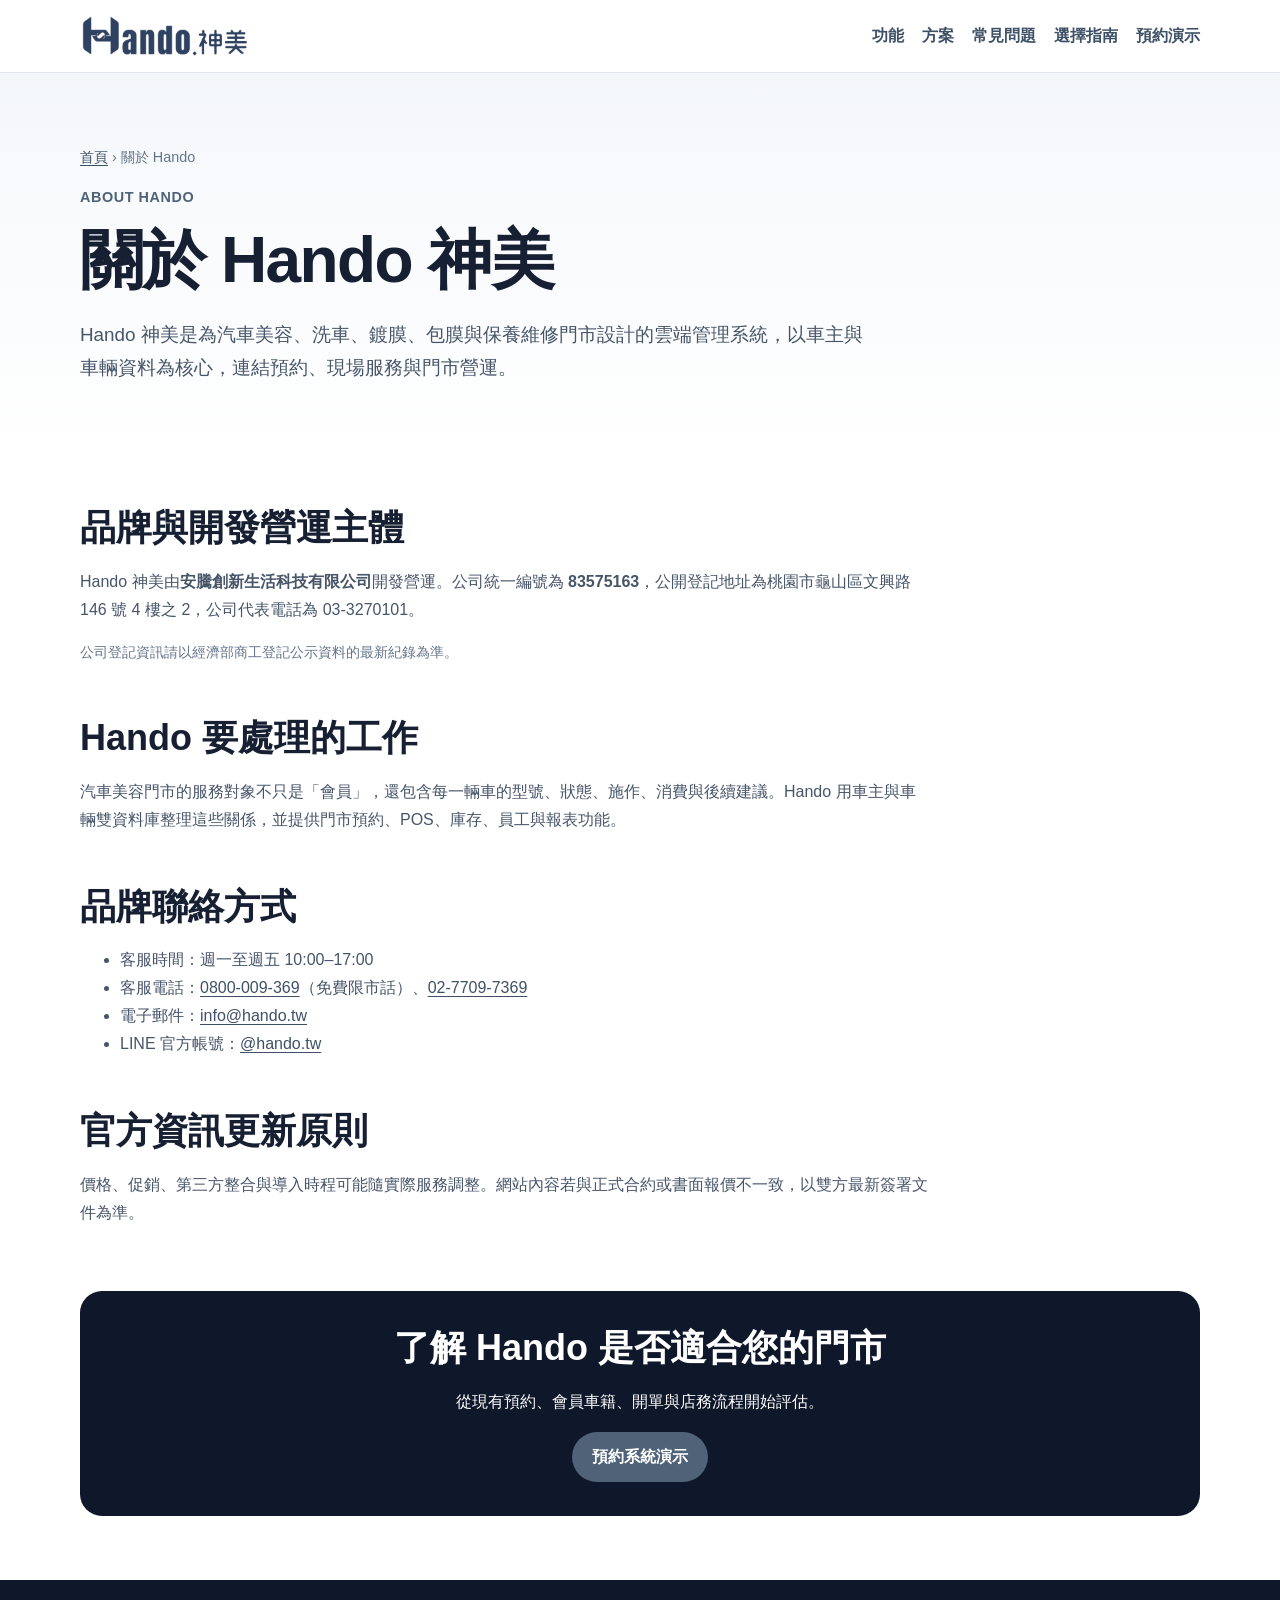
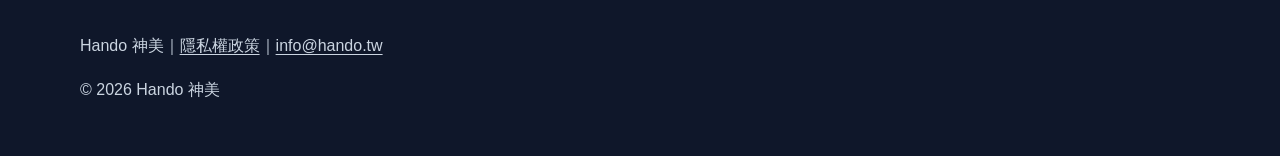
==== about/index.html @ a3b4ba5e "feat: optimize Hando SEO, AIO and performance Add crawlable product pages, consistent structured dat" ====
<!doctype html><html lang="zh-Hant-TW"><head>
<meta charset="utf-8"><meta name="viewport" content="width=device-width,initial-scale=1"><title>關於 Hando 神美｜安騰創新生活科技有限公司</title>
<meta name="description" content="Hando 神美是安騰創新生活科技有限公司開發營運的汽車美容管理系統。查看品牌定位、營運主體、聯絡方式與公開資訊。">
<meta name="robots" content="index,follow,max-snippet:-1"><link rel="canonical" href="https://hando.tw/about/"><link rel="stylesheet" href="/seo.css"><link rel="icon" href="/favicon.ico">
<meta property="og:title" content="關於 Hando 神美"><meta property="og:description" content="安騰創新生活科技有限公司開發營運的汽車美容管理系統。"><meta property="og:url" content="https://hando.tw/about/"><meta property="og:type" content="website">
<script type="application/ld+json">{"@context":"https://schema.org","@graph":[{"@type":"AboutPage","name":"關於 Hando 神美","url":"https://hando.tw/about/","dateModified":"2026-07-19","inLanguage":"zh-Hant-TW","about":{"@id":"https://hando.tw/#brand"}},{"@type":"Organization","@id":"https://hando.tw/#organization","name":"安騰創新生活科技有限公司","taxID":"83575163","url":"https://www.aleip.com/","telephone":"+886-3-3270101","address":{"@type":"PostalAddress","streetAddress":"文興路146號4樓之2","addressLocality":"龜山區","addressRegion":"桃園市","addressCountry":"TW"}},{"@type":"Brand","@id":"https://hando.tw/#brand","name":"Hando 神美","url":"https://hando.tw/","parentOrganization":{"@id":"https://hando.tw/#organization"},"sameAs":["https://page.line.me/hando.tw"]}]}</script>
</head><body>
<header class="site-header"><nav class="container nav" aria-label="主要導覽"><a href="/"><img src="/hando-logo-header.png" width="180" height="48" alt="Hando 神美"></a><div class="nav-links"><a href="/features/">功能</a><a href="/pricing/">方案</a><a href="/faq/">常見問題</a><a href="/guides/auto-detailing-management-system/">選擇指南</a><a href="/#contact">預約演示</a></div></nav></header>
<main><section class="hero"><div class="container"><div class="breadcrumbs"><a href="/">首頁</a> › 關於 Hando</div><p class="eyebrow">ABOUT HANDO</p><h1>關於 Hando 神美</h1><p class="lead">Hando 神美是為汽車美容、洗車、鍍膜、包膜與保養維修門市設計的雲端管理系統，以車主與車輛資料為核心，連結預約、現場服務與門市營運。</p></div></section>
<div class="container"><article><h2>品牌與開發營運主體</h2><p>Hando 神美由<strong>安騰創新生活科技有限公司</strong>開發營運。公司統一編號為 <strong>83575163</strong>，公開登記地址為桃園市龜山區文興路 146 號 4 樓之 2，公司代表電話為 03-3270101。</p><p class="meta">公司登記資訊請以經濟部商工登記公示資料的最新紀錄為準。</p>
<h2>Hando 要處理的工作</h2><p>汽車美容門市的服務對象不只是「會員」，還包含每一輛車的型號、狀態、施作、消費與後續建議。Hando 用車主與車輛雙資料庫整理這些關係，並提供門市預約、POS、庫存、員工與報表功能。</p>
<h2>品牌聯絡方式</h2><ul><li>客服時間：週一至週五 10:00–17:00</li><li>客服電話：<a href="tel:0800009369">0800-009-369</a>（免費限市話）、<a href="tel:0277097369">02-7709-7369</a></li><li>電子郵件：<a href="mailto:info@hando.tw">info@hando.tw</a></li><li>LINE 官方帳號：<a href="https://page.line.me/hando.tw">@hando.tw</a></li></ul>
<h2>官方資訊更新原則</h2><p>價格、促銷、第三方整合與導入時程可能隨實際服務調整。網站內容若與正式合約或書面報價不一致，以雙方最新簽署文件為準。</p></article>
<section class="cta"><h2>了解 Hando 是否適合您的門市</h2><p>從現有預約、會員車籍、開單與店務流程開始評估。</p><a class="button" href="/#contact">預約系統演示</a></section></div></main>
<footer class="site-footer"><div class="container"><p>Hando 神美｜<a href="/privacy/">隱私權政策</a>｜<a href="mailto:info@hando.tw">info@hando.tw</a></p><p>&copy; 2026 Hando 神美</p></div></footer>
</body></html>
---- seo.css ----
:root {
  color-scheme: light;
  font-family: -apple-system, BlinkMacSystemFont, "Segoe UI", "Noto Sans TC", sans-serif;
  color: #172033;
  background: #fff;
  line-height: 1.75;
}
* { box-sizing: border-box; }
body { margin: 0; }
a { color: #3e5065; text-underline-offset: 3px; }
img { max-width: 100%; height: auto; }
.container { width: min(1120px, calc(100% - 40px)); margin-inline: auto; }
.site-header { position: sticky; top: 0; z-index: 10; background: rgba(255,255,255,.96); border-bottom: 1px solid #e2e8f0; }
.nav { min-height: 72px; display: flex; align-items: center; justify-content: space-between; gap: 28px; }
.nav img { width: 170px; display: block; }
.nav-links { display: flex; flex-wrap: wrap; gap: 18px; font-weight: 650; }
.nav-links a { text-decoration: none; }
.hero { padding: 72px 0 52px; background: linear-gradient(180deg,#f4f7fa,#fff); }
.eyebrow { color: #4f6278; font-size: .9rem; font-weight: 750; letter-spacing: .04em; }
h1 { margin: 12px 0 20px; font-size: clamp(2.25rem,6vw,4rem); line-height: 1.15; letter-spacing: -.025em; }
h2 { margin: 50px 0 16px; font-size: clamp(1.55rem,4vw,2.25rem); line-height: 1.3; }
h3 { margin: 0 0 8px; font-size: 1.15rem; }
p, li { color: #475569; }
.lead { max-width: 800px; font-size: 1.18rem; }
.breadcrumbs { font-size: .9rem; color: #64748b; }
.grid { display: grid; grid-template-columns: repeat(3,1fr); gap: 20px; }
.card { border: 1px solid #dbe3eb; border-radius: 18px; padding: 24px; background: #fff; }
.card p:last-child { margin-bottom: 0; }
.callout { margin: 32px 0; padding: 24px; border-left: 5px solid #4f6278; border-radius: 10px; background: #f4f7fa; }
.checklist li { margin-block: 9px; }
.table-wrap { overflow-x: auto; }
table { width: 100%; border-collapse: collapse; }
th,td { padding: 14px; text-align: left; vertical-align: top; border-bottom: 1px solid #dbe3eb; }
th { color: #263548; background: #f4f7fa; }
details { border-bottom: 1px solid #dbe3eb; padding: 18px 0; }
summary { cursor: pointer; color: #263548; font-weight: 750; font-size: 1.06rem; }
.cta { margin: 64px 0; padding: 34px; border-radius: 22px; text-align: center; background: #0f172a; }
.cta h2,.cta p { color: #fff; margin-top: 0; }
.button { display: inline-block; padding: 11px 20px; border-radius: 999px; color: #fff; background: #4f6278; text-decoration: none; font-weight: 750; }
.site-footer { margin-top: 64px; padding: 36px 0; background: #0f172a; color: #cbd5e1; }
.site-footer p,.site-footer a { color: #cbd5e1; }
.meta { color: #64748b; font-size: .9rem; }
article { max-width: 850px; }
@media (max-width: 760px) {
  .nav { align-items: flex-start; padding: 14px 0; flex-direction: column; gap: 10px; }
  .grid { grid-template-columns: 1fr; }
  .hero { padding-top: 48px; }
}
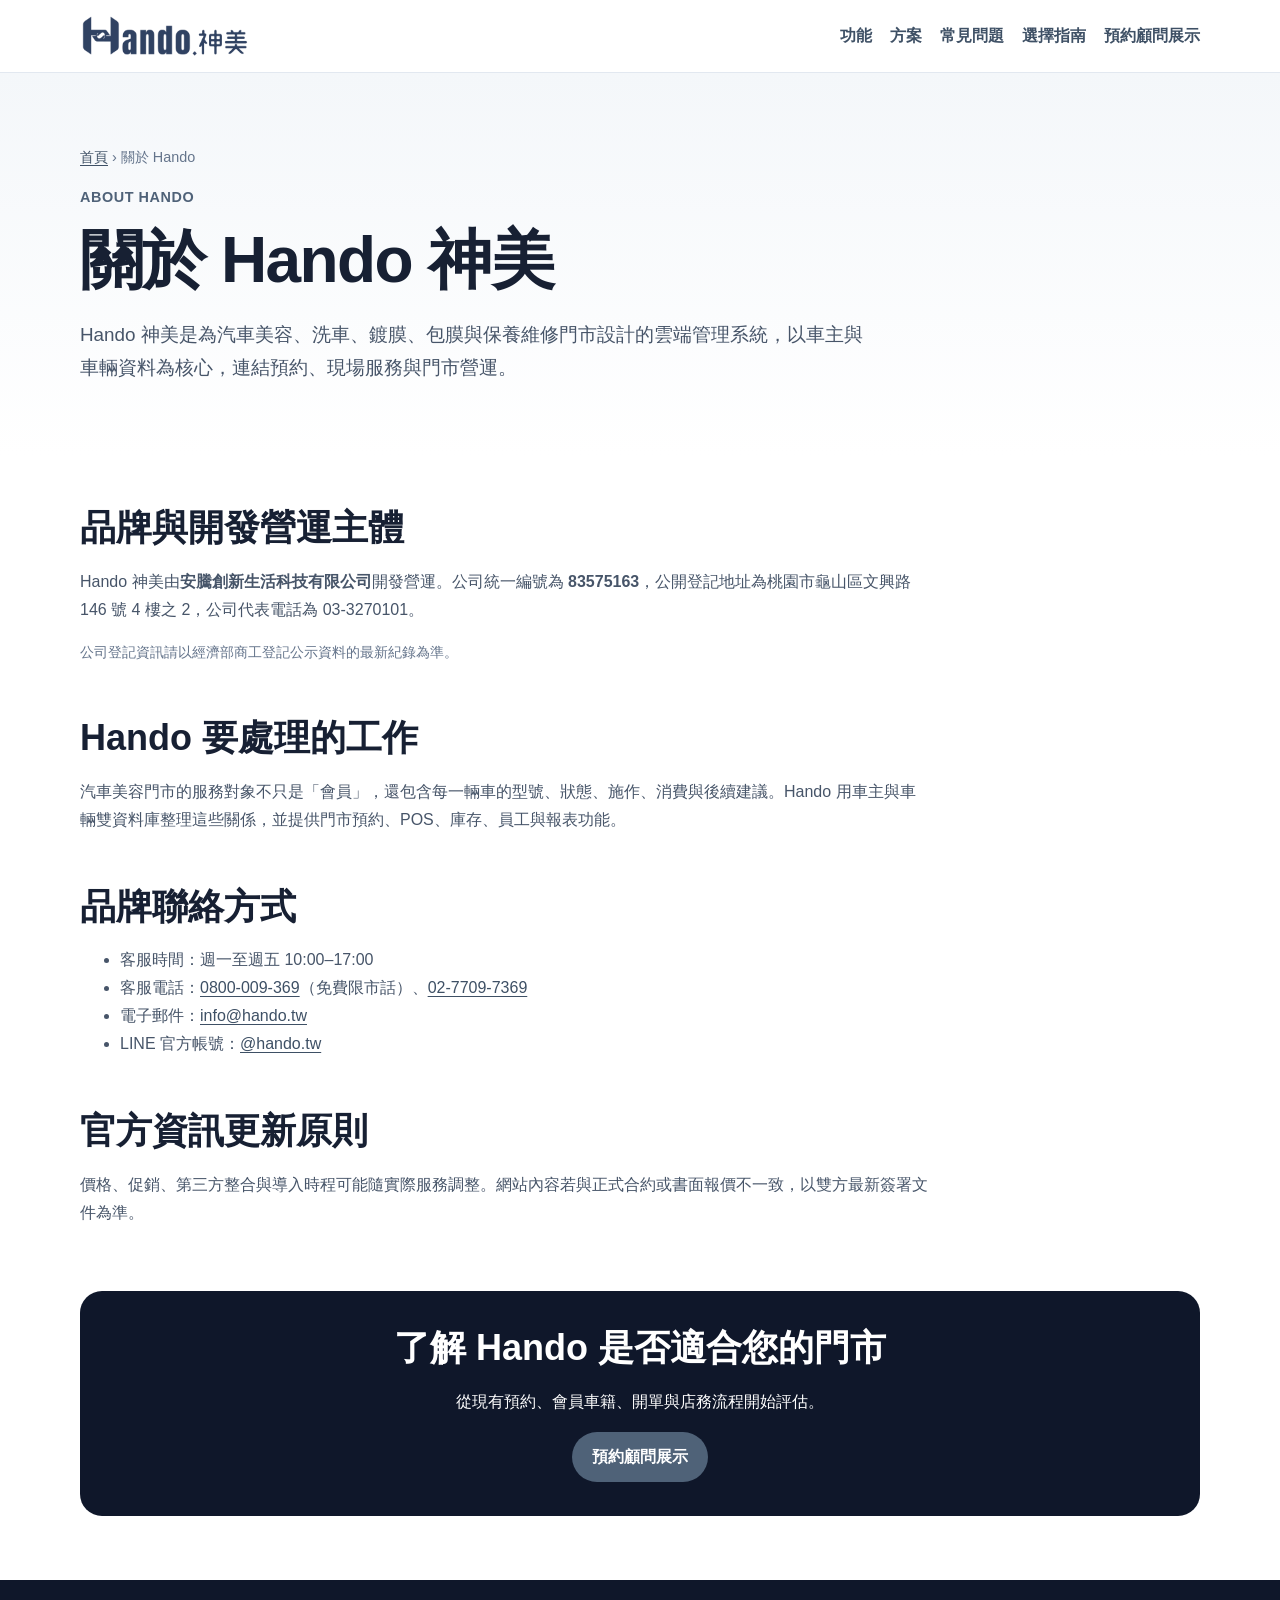
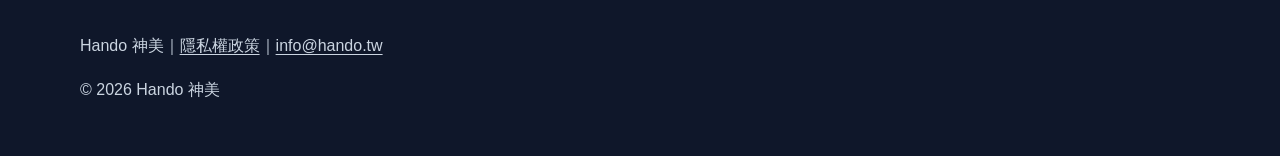
==== commit 15457150: "fix: publish Taiwan consultation copy" ====
--- a/about/index.html
+++ b/about/index.html
@@ -5,12 +5,12 @@
 <meta property="og:title" content="關於 Hando 神美"><meta property="og:description" content="安騰創新生活科技有限公司開發營運的汽車美容管理系統。"><meta property="og:url" content="https://hando.tw/about/"><meta property="og:type" content="website">
 <script type="application/ld+json">{"@context":"https://schema.org","@graph":[{"@type":"AboutPage","name":"關於 Hando 神美","url":"https://hando.tw/about/","dateModified":"2026-07-19","inLanguage":"zh-Hant-TW","about":{"@id":"https://hando.tw/#brand"}},{"@type":"Organization","@id":"https://hando.tw/#organization","name":"安騰創新生活科技有限公司","taxID":"83575163","url":"https://www.aleip.com/","telephone":"+886-3-3270101","address":{"@type":"PostalAddress","streetAddress":"文興路146號4樓之2","addressLocality":"龜山區","addressRegion":"桃園市","addressCountry":"TW"}},{"@type":"Brand","@id":"https://hando.tw/#brand","name":"Hando 神美","url":"https://hando.tw/","parentOrganization":{"@id":"https://hando.tw/#organization"},"sameAs":["https://page.line.me/hando.tw"]}]}</script>
 </head><body>
-<header class="site-header"><nav class="container nav" aria-label="主要導覽"><a href="/"><img src="/hando-logo-header.png" width="180" height="48" alt="Hando 神美"></a><div class="nav-links"><a href="/features/">功能</a><a href="/pricing/">方案</a><a href="/faq/">常見問題</a><a href="/guides/auto-detailing-management-system/">選擇指南</a><a href="/#contact">預約演示</a></div></nav></header>
+<header class="site-header"><nav class="container nav" aria-label="主要導覽"><a href="/"><img src="/hando-logo-header.png" width="180" height="48" alt="Hando 神美"></a><div class="nav-links"><a href="/features/">功能</a><a href="/pricing/">方案</a><a href="/faq/">常見問題</a><a href="/guides/auto-detailing-management-system/">選擇指南</a><a href="/#contact">預約顧問展示</a></div></nav></header>
 <main><section class="hero"><div class="container"><div class="breadcrumbs"><a href="/">首頁</a> › 關於 Hando</div><p class="eyebrow">ABOUT HANDO</p><h1>關於 Hando 神美</h1><p class="lead">Hando 神美是為汽車美容、洗車、鍍膜、包膜與保養維修門市設計的雲端管理系統，以車主與車輛資料為核心，連結預約、現場服務與門市營運。</p></div></section>
 <div class="container"><article><h2>品牌與開發營運主體</h2><p>Hando 神美由<strong>安騰創新生活科技有限公司</strong>開發營運。公司統一編號為 <strong>83575163</strong>，公開登記地址為桃園市龜山區文興路 146 號 4 樓之 2，公司代表電話為 03-3270101。</p><p class="meta">公司登記資訊請以經濟部商工登記公示資料的最新紀錄為準。</p>
 <h2>Hando 要處理的工作</h2><p>汽車美容門市的服務對象不只是「會員」，還包含每一輛車的型號、狀態、施作、消費與後續建議。Hando 用車主與車輛雙資料庫整理這些關係，並提供門市預約、POS、庫存、員工與報表功能。</p>
 <h2>品牌聯絡方式</h2><ul><li>客服時間：週一至週五 10:00–17:00</li><li>客服電話：<a href="tel:0800009369">0800-009-369</a>（免費限市話）、<a href="tel:0277097369">02-7709-7369</a></li><li>電子郵件：<a href="mailto:info@hando.tw">info@hando.tw</a></li><li>LINE 官方帳號：<a href="https://page.line.me/hando.tw">@hando.tw</a></li></ul>
 <h2>官方資訊更新原則</h2><p>價格、促銷、第三方整合與導入時程可能隨實際服務調整。網站內容若與正式合約或書面報價不一致，以雙方最新簽署文件為準。</p></article>
-<section class="cta"><h2>了解 Hando 是否適合您的門市</h2><p>從現有預約、會員車籍、開單與店務流程開始評估。</p><a class="button" href="/#contact">預約系統演示</a></section></div></main>
+<section class="cta"><h2>了解 Hando 是否適合您的門市</h2><p>從現有預約、會員車籍、開單與店務流程開始評估。</p><a class="button" href="/#contact">預約顧問展示</a></section></div></main>
 <footer class="site-footer"><div class="container"><p>Hando 神美｜<a href="/privacy/">隱私權政策</a>｜<a href="mailto:info@hando.tw">info@hando.tw</a></p><p>&copy; 2026 Hando 神美</p></div></footer>
 </body></html>
